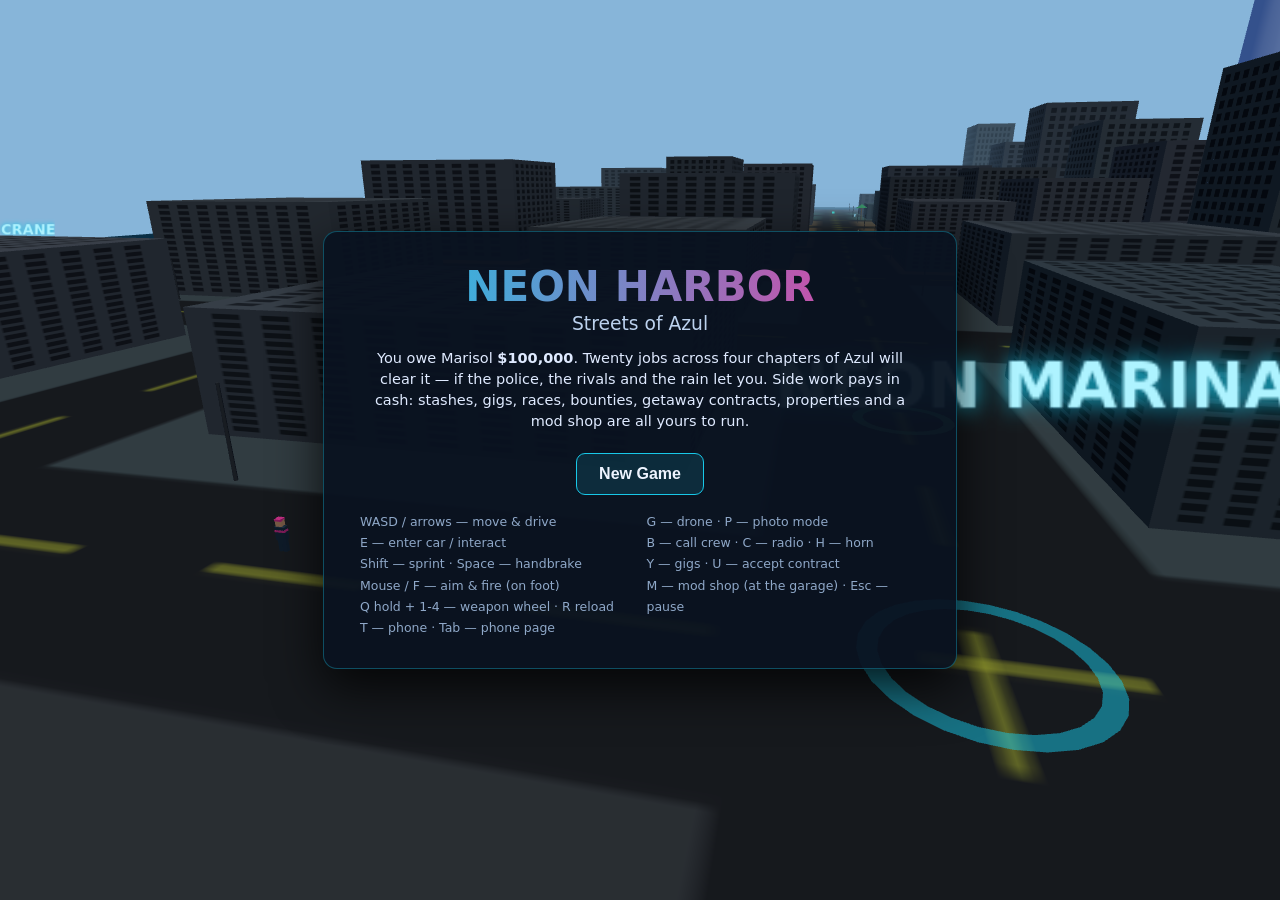
==== index.html @ a058c82c "Neon Harbor: Streets of Azul - playable build (make.fun gta6-01 entry)" ====
<!doctype html>
<html lang="en">
<head>
<meta charset="utf-8">
<meta name="viewport" content="width=device-width, initial-scale=1">
<title>Neon Harbor: Streets of Azul</title>
<style>
  html, body { margin: 0; height: 100%; overflow: hidden; background: #07090f; font-family: system-ui, -apple-system, "Segoe UI", sans-serif; color: #eef4ff; }
  #game { position: fixed; inset: 0; width: 100%; height: 100%; display: block; }
  #status { position: absolute; width: 1px; height: 1px; overflow: hidden; clip-path: inset(50%); white-space: nowrap; }
  .hidden { display: none !important; }

  /* ------------------------------------------------ HUD */
  #hud { position: fixed; inset: 0; pointer-events: none; z-index: 5; }
  body.photo #hud, body.photo #phone { display: none; }
  #cashbox { position: absolute; top: 14px; left: 16px; text-shadow: 0 2px 6px #000; }
  #cash { font-size: 26px; font-weight: 800; color: #57f2a0; letter-spacing: .5px; }
  #debtwrap { width: 210px; height: 8px; background: #ffffff26; border-radius: 4px; margin-top: 5px; }
  #debtbar { height: 100%; width: 0%; background: linear-gradient(90deg, #18c8e8, #e83a9f); border-radius: 4px; }
  #debttext { font-size: 12px; color: #bcd2ee; margin-top: 3px; }
  #stars { position: absolute; top: 12px; right: 16px; font-size: 26px; letter-spacing: 3px; color: #ffd23c; text-shadow: 0 2px 6px #000; }
  #stars .off { color: #ffffff30; }
  #clockbox { position: absolute; top: 52px; right: 16px; text-align: right; font-size: 13px; color: #bcd2ee; text-shadow: 0 1px 4px #000; }
  #objective { position: absolute; left: 50%; bottom: 118px; transform: translateX(-50%); max-width: 640px; text-align: center; font-size: 17px; font-weight: 600; text-shadow: 0 2px 6px #000; }
  #objective small { display: block; font-size: 13px; font-weight: 400; color: #bcd2ee; }
  #prompt { position: absolute; left: 50%; bottom: 84px; transform: translateX(-50%); font-size: 15px; background: #0a1220cc; border: 1px solid #18c8e866; padding: 6px 14px; border-radius: 8px; }
  #combo { position: absolute; right: 18px; bottom: 210px; text-align: right; text-shadow: 0 2px 6px #000; }
  #comboMult { font-size: 30px; font-weight: 800; color: #ffcf3f; }
  #comboPts { font-size: 14px; color: #bcd2ee; }
  #speedo { position: absolute; right: 18px; bottom: 150px; font-size: 22px; font-weight: 700; text-shadow: 0 2px 6px #000; }
  #minimap { position: absolute; left: 16px; bottom: 16px; width: 184px; height: 184px; border-radius: 10px; border: 1px solid #ffffff2e; background: #0a1018d9; }
  #crosshair { position: absolute; left: 50%; top: 50%; transform: translate(-50%, -50%); font-size: 18px; color: #ffffffcc; }
  #toast { position: fixed; left: 50%; top: 18%; transform: translateX(-50%); font-size: 22px; font-weight: 700; text-align: center; text-shadow: 0 2px 8px #000; z-index: 8; pointer-events: none; }
  #banner { position: fixed; left: 50%; top: 34%; transform: translateX(-50%); text-align: center; z-index: 8; pointer-events: none; }
  #banner h2 { font-size: 40px; margin: 0; color: #ffd23c; text-shadow: 0 3px 12px #000; }
  #banner p { font-size: 18px; margin: 4px 0 0; color: #dfeaff; text-shadow: 0 2px 8px #000; }

  /* ------------------------------------------------ overlays */
  .panel { position: fixed; z-index: 10; background: #0a1220f2; border: 1px solid #18c8e855; border-radius: 14px; box-shadow: 0 18px 50px #000c; }
  #title { inset: 0; margin: auto; width: 560px; height: fit-content; padding: 30px 36px; text-align: center; }
  #title h1 { margin: 0 0 2px; font-size: 42px; background: linear-gradient(90deg, #18c8e8, #e83a9f); -webkit-background-clip: text; background-clip: text; color: transparent; }
  #title h3 { margin: 0 0 14px; font-weight: 500; color: #bcd2ee; }
  #title p { color: #dfeaff; line-height: 1.45; font-size: 14.5px; }
  .btn { pointer-events: auto; display: inline-block; margin: 6px 4px 0; padding: 11px 22px; border-radius: 9px; border: 1px solid #18c8e8; background: #18c8e822; color: #eef4ff; font-size: 16px; font-weight: 700; cursor: pointer; }
  .btn:hover { background: #18c8e844; }
  .btn.alt { border-color: #e83a9f; background: #e83a9f22; }
  #controls { margin-top: 16px; font-size: 12.5px; color: #8fa8c8; line-height: 1.7; text-align: left; columns: 2; }
  #ending { inset: 0; margin: auto; width: 520px; height: fit-content; padding: 30px 36px; text-align: center; }

  /* ------------------------------------------------ phone */
  #phone { position: fixed; right: 22px; bottom: 22px; width: 322px; height: 520px; z-index: 11; background: #0b0f16f8; border: 2px solid #2b3648; border-radius: 26px; box-shadow: 0 18px 50px #000d; display: flex; flex-direction: column; overflow: hidden; }
  #phoneHead { padding: 12px 16px 8px; background: #101827; }
  #phoneHead b { font-size: 15px; }
  #phoneTabs { font-size: 11.5px; color: #8fa8c8; margin-top: 2px; }
  #phoneBody { flex: 1; overflow-y: auto; padding: 12px 16px; font-size: 13.5px; line-height: 1.5; }
  #phoneBody h4 { margin: 10px 0 4px; color: #18c8e8; font-size: 13px; text-transform: uppercase; letter-spacing: 1px; }
  #phoneBody .msg { background: #16233a; border-radius: 10px; padding: 8px 10px; margin: 6px 0; }
  #phoneBody .row { display: flex; justify-content: space-between; padding: 3px 0; border-bottom: 1px solid #ffffff10; }
  #phoneBody .dim { color: #8fa8c8; }
  #phoneBody .good { color: #57f2a0; }
  #phoneBody .bad { color: #ff7a7a; }
  #phoneFoot { padding: 8px 16px; font-size: 11.5px; color: #8fa8c8; background: #101827; }

  /* ------------------------------------------------ weapon wheel + mod shop */
  #wheel { left: 50%; top: 50%; transform: translate(-50%, -50%); padding: 18px 22px; text-align: center; }
  #wheel .slot { display: inline-block; margin: 0 6px; padding: 10px 12px; border-radius: 10px; border: 1px solid #ffffff2a; min-width: 92px; }
  #wheel .slot.sel { border-color: #ffd23c; background: #ffd23c1f; }
  #wheel .slot b { display: block; font-size: 14px; }
  #wheel .slot span { font-size: 12px; color: #bcd2ee; }
  #modshop { right: 22px; top: 70px; width: 330px; padding: 16px 18px; }
  #modshop h3 { margin: 0 0 4px; color: #18c8e8; }
  #modshop .row { display: flex; justify-content: space-between; align-items: center; padding: 5px 0; border-bottom: 1px solid #ffffff10; font-size: 13.5px; }
  #modshop button { pointer-events: auto; background: #18c8e822; color: #eef4ff; border: 1px solid #18c8e8; border-radius: 6px; padding: 3px 10px; cursor: pointer; font-weight: 700; }
  #modshop button:disabled { opacity: .35; cursor: default; }
  #pause { inset: 0; margin: auto; width: 380px; height: fit-content; padding: 24px 30px; text-align: center; }
</style>
</head>
<body>
<canvas id="game" aria-label="Neon Harbor: Streets of Azul — an open-world driving game"></canvas>
<p id="status" role="status" aria-live="polite"></p>

<div id="hud" class="hidden">
  <div id="cashbox">
    <div id="cash">$0</div>
    <div id="debtwrap"><div id="debtbar"></div></div>
    <div id="debttext"></div>
  </div>
  <div id="stars"></div>
  <div id="clockbox"><div id="clock"></div><div id="weather"></div></div>
  <div id="combo" class="hidden"><div id="comboMult">x1.0</div><div id="comboPts">0 pts</div></div>
  <div id="speedo"></div>
  <canvas id="minimap" width="184" height="184"></canvas>
  <div id="objective"></div>
  <div id="prompt" class="hidden"></div>
  <div id="crosshair" class="hidden">+</div>
</div>
<div id="toast"></div>
<div id="banner" class="hidden"><h2 id="bannerTitle"></h2><p id="bannerSub"></p></div>

<div id="phone" class="hidden">
  <div id="phoneHead"><b>📱 AzulPhone</b><div id="phoneTabs"></div></div>
  <div id="phoneBody"></div>
  <div id="phoneFoot">T close · Tab next page · U accept contract</div>
</div>

<div id="wheel" class="panel hidden"></div>

<div id="modshop" class="panel hidden">
  <h3>🔧 Neon Works Garage</h3>
  <div id="modshopBody"></div>
  <p style="font-size:12px;color:#8fa8c8">Drive your car in, pick a mod, M or Esc to leave. Mods stick to the car and save with it.</p>
</div>

<div id="title" class="panel">
  <h1>NEON HARBOR</h1>
  <h3>Streets of Azul</h3>
  <p>You owe Marisol <b>$100,000</b>. Twenty jobs across four chapters of Azul will clear it —
     if the police, the rivals and the rain let you. Side work pays in cash: stashes, gigs, races,
     bounties, getaway contracts, properties and a mod shop are all yours to run.</p>
  <button class="btn" id="btnNew">New Game</button>
  <button class="btn alt hidden" id="btnContinue">Continue</button>
  <div id="controls">
    WASD / arrows — move &amp; drive<br>
    E — enter car / interact<br>
    Shift — sprint · Space — handbrake<br>
    Mouse / F — aim &amp; fire (on foot)<br>
    Q hold + 1-4 — weapon wheel · R reload<br>
    T — phone · Tab — phone page<br>
    G — drone · P — photo mode<br>
    B — call crew · C — radio · H — horn<br>
    Y — gigs · U — accept contract<br>
    M — mod shop (at the garage) · Esc — pause
  </div>
</div>

<div id="ending" class="panel hidden">
  <h1 style="color:#57f2a0">DEBT CLEARED</h1>
  <p id="endingText"></p>
  <button class="btn" id="btnFree">Keep roaming Azul</button>
</div>

<div id="pause" class="panel hidden">
  <h3 style="margin-top:0">Paused</h3>
  <p style="color:#bcd2ee;font-size:14px">Esc to resume. Your progress saves automatically.</p>
  <button class="btn" id="btnResume">Resume</button>
  <button class="btn alt" id="btnTitle">Title screen</button>
</div>

<script type="importmap">
{ "imports": { "three": "./vendor/three.module.min.js" } }
</script>
<script type="module" src="./src/main.js"></script>
</body>
</html>
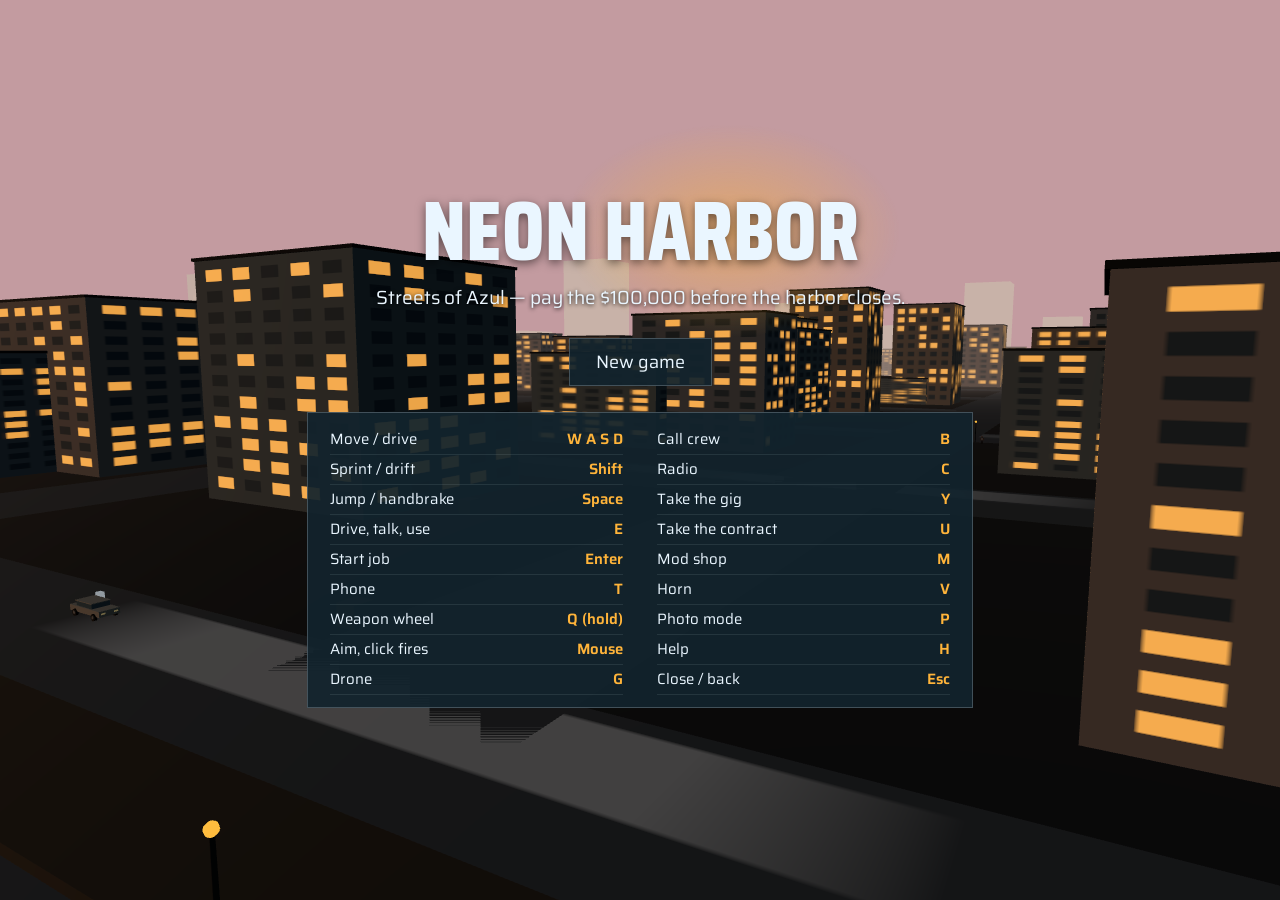
==== commit 7507f1d9: "Neon Harbor v8d: submitted build (make.fun gta6-01, 01a20d73)" ====
--- a/index.html
+++ b/index.html
@@ -4,151 +4,153 @@
 <meta charset="utf-8">
 <meta name="viewport" content="width=device-width, initial-scale=1">
 <title>Neon Harbor: Streets of Azul</title>
+<link rel="icon" href="data:,">
 <style>
-  html, body { margin: 0; height: 100%; overflow: hidden; background: #07090f; font-family: system-ui, -apple-system, "Segoe UI", sans-serif; color: #eef4ff; }
-  #game { position: fixed; inset: 0; width: 100%; height: 100%; display: block; }
+  @font-face { font-family: "Saira"; src: url("[data-uri]") format("woff2"); font-weight: 100 900; }
+  @font-face { font-family: "Saira Condensed"; src: url("[data-uri]") format("woff2"); font-weight: 700; }
+  @font-face { font-family: "Saira Condensed"; src: url("[data-uri]") format("woff2"); font-weight: 800; }
+  :root {
+    --azul: #07293D; --asfalto: #13242E; --espuma: #EAF6FF; --farol: #FFB43A; --perigo: #E5484D;
+    --hair: rgba(234,246,255,.22); --panel: rgba(19,36,46,.93);
+  }
+  html, body { margin: 0; height: 100%; overflow: hidden; background: var(--azul); }
+  body { font-family: "Saira", system-ui, sans-serif; color: var(--espuma); }
+  #app, #app canvas { position: fixed; inset: 0; width: 100%; height: 100%; display: block; }
   #status { position: absolute; width: 1px; height: 1px; overflow: hidden; clip-path: inset(50%); white-space: nowrap; }
   .hidden { display: none !important; }
-
-  /* ------------------------------------------------ HUD */
-  #hud { position: fixed; inset: 0; pointer-events: none; z-index: 5; }
-  body.photo #hud, body.photo #phone { display: none; }
-  #cashbox { position: absolute; top: 14px; left: 16px; text-shadow: 0 2px 6px #000; }
-  #cash { font-size: 26px; font-weight: 800; color: #57f2a0; letter-spacing: .5px; }
-  #debtwrap { width: 210px; height: 8px; background: #ffffff26; border-radius: 4px; margin-top: 5px; }
-  #debtbar { height: 100%; width: 0%; background: linear-gradient(90deg, #18c8e8, #e83a9f); border-radius: 4px; }
-  #debttext { font-size: 12px; color: #bcd2ee; margin-top: 3px; }
-  #stars { position: absolute; top: 12px; right: 16px; font-size: 26px; letter-spacing: 3px; color: #ffd23c; text-shadow: 0 2px 6px #000; }
-  #stars .off { color: #ffffff30; }
-  #clockbox { position: absolute; top: 52px; right: 16px; text-align: right; font-size: 13px; color: #bcd2ee; text-shadow: 0 1px 4px #000; }
-  #objective { position: absolute; left: 50%; bottom: 118px; transform: translateX(-50%); max-width: 640px; text-align: center; font-size: 17px; font-weight: 600; text-shadow: 0 2px 6px #000; }
-  #objective small { display: block; font-size: 13px; font-weight: 400; color: #bcd2ee; }
-  #prompt { position: absolute; left: 50%; bottom: 84px; transform: translateX(-50%); font-size: 15px; background: #0a1220cc; border: 1px solid #18c8e866; padding: 6px 14px; border-radius: 8px; }
-  #combo { position: absolute; right: 18px; bottom: 210px; text-align: right; text-shadow: 0 2px 6px #000; }
-  #comboMult { font-size: 30px; font-weight: 800; color: #ffcf3f; }
-  #comboPts { font-size: 14px; color: #bcd2ee; }
-  #speedo { position: absolute; right: 18px; bottom: 150px; font-size: 22px; font-weight: 700; text-shadow: 0 2px 6px #000; }
-  #minimap { position: absolute; left: 16px; bottom: 16px; width: 184px; height: 184px; border-radius: 10px; border: 1px solid #ffffff2e; background: #0a1018d9; }
-  #crosshair { position: absolute; left: 50%; top: 50%; transform: translate(-50%, -50%); font-size: 18px; color: #ffffffcc; }
-  #toast { position: fixed; left: 50%; top: 18%; transform: translateX(-50%); font-size: 22px; font-weight: 700; text-align: center; text-shadow: 0 2px 8px #000; z-index: 8; pointer-events: none; }
-  #banner { position: fixed; left: 50%; top: 34%; transform: translateX(-50%); text-align: center; z-index: 8; pointer-events: none; }
-  #banner h2 { font-size: 40px; margin: 0; color: #ffd23c; text-shadow: 0 3px 12px #000; }
-  #banner p { font-size: 18px; margin: 4px 0 0; color: #dfeaff; text-shadow: 0 2px 8px #000; }
-
-  /* ------------------------------------------------ overlays */
-  .panel { position: fixed; z-index: 10; background: #0a1220f2; border: 1px solid #18c8e855; border-radius: 14px; box-shadow: 0 18px 50px #000c; }
-  #title { inset: 0; margin: auto; width: 560px; height: fit-content; padding: 30px 36px; text-align: center; }
-  #title h1 { margin: 0 0 2px; font-size: 42px; background: linear-gradient(90deg, #18c8e8, #e83a9f); -webkit-background-clip: text; background-clip: text; color: transparent; }
-  #title h3 { margin: 0 0 14px; font-weight: 500; color: #bcd2ee; }
-  #title p { color: #dfeaff; line-height: 1.45; font-size: 14.5px; }
-  .btn { pointer-events: auto; display: inline-block; margin: 6px 4px 0; padding: 11px 22px; border-radius: 9px; border: 1px solid #18c8e8; background: #18c8e822; color: #eef4ff; font-size: 16px; font-weight: 700; cursor: pointer; }
-  .btn:hover { background: #18c8e844; }
-  .btn.alt { border-color: #e83a9f; background: #e83a9f22; }
-  #controls { margin-top: 16px; font-size: 12.5px; color: #8fa8c8; line-height: 1.7; text-align: left; columns: 2; }
-  #ending { inset: 0; margin: auto; width: 520px; height: fit-content; padding: 30px 36px; text-align: center; }
-
-  /* ------------------------------------------------ phone */
-  #phone { position: fixed; right: 22px; bottom: 22px; width: 322px; height: 520px; z-index: 11; background: #0b0f16f8; border: 2px solid #2b3648; border-radius: 26px; box-shadow: 0 18px 50px #000d; display: flex; flex-direction: column; overflow: hidden; }
-  #phoneHead { padding: 12px 16px 8px; background: #101827; }
-  #phoneHead b { font-size: 15px; }
-  #phoneTabs { font-size: 11.5px; color: #8fa8c8; margin-top: 2px; }
-  #phoneBody { flex: 1; overflow-y: auto; padding: 12px 16px; font-size: 13.5px; line-height: 1.5; }
-  #phoneBody h4 { margin: 10px 0 4px; color: #18c8e8; font-size: 13px; text-transform: uppercase; letter-spacing: 1px; }
-  #phoneBody .msg { background: #16233a; border-radius: 10px; padding: 8px 10px; margin: 6px 0; }
-  #phoneBody .row { display: flex; justify-content: space-between; padding: 3px 0; border-bottom: 1px solid #ffffff10; }
-  #phoneBody .dim { color: #8fa8c8; }
-  #phoneBody .good { color: #57f2a0; }
-  #phoneBody .bad { color: #ff7a7a; }
-  #phoneFoot { padding: 8px 16px; font-size: 11.5px; color: #8fa8c8; background: #101827; }
-
-  /* ------------------------------------------------ weapon wheel + mod shop */
-  #wheel { left: 50%; top: 50%; transform: translate(-50%, -50%); padding: 18px 22px; text-align: center; }
-  #wheel .slot { display: inline-block; margin: 0 6px; padding: 10px 12px; border-radius: 10px; border: 1px solid #ffffff2a; min-width: 92px; }
-  #wheel .slot.sel { border-color: #ffd23c; background: #ffd23c1f; }
-  #wheel .slot b { display: block; font-size: 14px; }
-  #wheel .slot span { font-size: 12px; color: #bcd2ee; }
-  #modshop { right: 22px; top: 70px; width: 330px; padding: 16px 18px; }
-  #modshop h3 { margin: 0 0 4px; color: #18c8e8; }
-  #modshop .row { display: flex; justify-content: space-between; align-items: center; padding: 5px 0; border-bottom: 1px solid #ffffff10; font-size: 13.5px; }
-  #modshop button { pointer-events: auto; background: #18c8e822; color: #eef4ff; border: 1px solid #18c8e8; border-radius: 6px; padding: 3px 10px; cursor: pointer; font-weight: 700; }
-  #modshop button:disabled { opacity: .35; cursor: default; }
-  #pause { inset: 0; margin: auto; width: 380px; height: fit-content; padding: 24px 30px; text-align: center; }
+  /* HUD */
+  #hud { position: fixed; inset: 0; pointer-events: none; }
+  #stats { position: absolute; top: 14px; right: 16px; text-align: right; }
+  #clock { font-family: "Saira Condensed"; font-weight: 700; font-size: 30px; line-height: 1; }
+  #cash { font-size: 24px; font-weight: 600; margin-top: 2px; }
+  #debt { font-size: 15px; color: var(--farol); }
+  #healthWrap { width: 150px; height: 10px; border: 1px solid var(--hair); margin: 6px 0 4px auto; background: rgba(7,41,61,.6); }
+  #healthFill { height: 100%; background: var(--espuma); width: 100%; }
+  #healthFill.low { background: var(--perigo); }
+  #stars { font-size: 21px; letter-spacing: 2px; color: rgba(234,246,255,.25); }
+  #stars .on { color: var(--farol); }
+  #stars.flash .on { animation: starflash .6s steps(1) infinite; }
+  @keyframes starflash { 50% { color: var(--espuma); } }
+  #weaponBox { font-size: 14px; margin-top: 2px; }
+  #objective { position: absolute; top: 16px; left: 50%; transform: translateX(-50%); max-width: 70vw; text-align: center; }
+  #objLabel { font-size: 13px; opacity: .75; }
+  #objText { font-size: 19px; font-weight: 600; color: var(--farol); }
+  #toasts { position: absolute; top: 14px; left: 16px; font-size: 15px; display: flex; flex-direction: column; gap: 4px; }
+  .toast { background: var(--panel); border-left: 2px solid var(--farol); padding: 4px 10px; }
+  #radarWrap { position: absolute; left: 16px; bottom: 16px; border: 1px solid var(--hair); border-radius: 50%; padding: 3px; }
+  #bustWrap { position: absolute; left: 50%; bottom: 118px; transform: translateX(-50%); width: 300px; text-align: center; }
+  #bustLabel { font-family: "Saira Condensed"; font-weight: 700; font-size: 19px; color: var(--perigo); }
+  #bustBar { height: 9px; border: 1px solid var(--hair); background: rgba(7,41,61,.6); }
+  #bustFill { height: 100%; width: 0%; background: var(--perigo); }
+  #speedo { position: absolute; right: 18px; bottom: 16px; font-family: "Saira Condensed"; font-weight: 700; font-size: 34px; }
+  #speedo small { font-size: 15px; font-weight: 400; }
+  #zoneName { position: absolute; right: 18px; bottom: 64px; font-family: "Saira Condensed"; font-weight: 700; font-size: 32px; opacity: 0; transition: opacity .5s; text-align: right; }
+  #combo { position: absolute; right: 18px; bottom: 120px; text-align: right; font-size: 17px; }
+  #comboMult { font-family: "Saira Condensed"; font-weight: 800; font-size: 30px; color: var(--farol); }
+  #prompt { position: absolute; left: 50%; bottom: 88px; transform: translateX(-50%); font-size: 17px; background: var(--panel); padding: 5px 14px; border: 1px solid var(--hair); }
+  #subtitle { position: absolute; left: 50%; bottom: 34px; transform: translateX(-50%); width: min(620px, 72vw); text-align: center; font-size: 19px; text-shadow: 0 1px 3px #000, 0 0 8px rgba(0,0,0,.6); }
+  #subtitle b { color: var(--farol); font-weight: 600; }
+  #centerMsg { position: absolute; left: 50%; top: 30%; transform: translateX(-50%); font-family: "Saira Condensed"; font-weight: 800; font-size: 46px; text-align: center; text-shadow: 0 2px 6px #000; }
+  /* Panels */
+  .panel { position: fixed; background: var(--panel); border: 1px solid var(--hair); pointer-events: auto; }
+  #phone { right: 24px; top: 50%; transform: translateY(-50%); width: 348px; max-height: 78vh; display: flex; flex-direction: column; }
+  #phoneTitle { font-family: "Saira Condensed"; font-weight: 700; font-size: 24px; padding: 12px 16px 4px; }
+  #phoneTabs { display: flex; flex-wrap: wrap; gap: 2px 12px; padding: 4px 16px 8px; border-bottom: 1px solid var(--hair); font-size: 14px; }
+  #phoneTabs span { opacity: .55; cursor: pointer; }
+  #phoneTabs span.sel { opacity: 1; color: var(--farol); }
+  #phoneBody { padding: 8px 16px 14px; overflow-y: auto; font-size: 15px; line-height: 1.45; }
+  #phoneBody .row { display: flex; justify-content: space-between; gap: 12px; padding: 3px 0; border-bottom: 1px solid rgba(234,246,255,.09); }
+  #phoneBody .dim { opacity: .6; }
+  #phoneBody .msg { padding: 5px 0; border-bottom: 1px solid rgba(234,246,255,.09); }
+  #phoneBody .msg b { color: var(--farol); font-weight: 600; }
+  #jobcard { left: 50%; top: 46%; transform: translate(-50%, -50%); width: 430px; padding: 20px 24px; }
+  #jcTitle { font-family: "Saira Condensed"; font-weight: 800; font-size: 34px; }
+  #jcText { font-size: 17px; margin: 6px 0; }
+  #jcPay { color: var(--farol); font-size: 19px; font-weight: 600; }
+  #jcHint { margin-top: 12px; font-size: 15px; opacity: .8; }
+  #help, #modmenu { left: 50%; top: 50%; transform: translate(-50%, -50%); width: 400px; padding: 18px 24px; }
+  #help h2, #modmenu h2 { font-family: "Saira Condensed"; font-weight: 700; font-size: 26px; margin: 0 0 8px; }
+  .ctl { display: flex; justify-content: space-between; padding: 2.5px 0; border-bottom: 1px solid rgba(234,246,255,.09); font-size: 15px; }
+  .ctl b { font-weight: 600; color: var(--farol); }
+  #modList .row { display: flex; justify-content: space-between; padding: 5px 4px; font-size: 16px; }
+  #modList .row.sel { background: rgba(255,180,58,.16); }
+  #wheel { left: 50%; top: 50%; transform: translate(-50%, -50%); display: flex; gap: 10px; background: none; border: none; }
+  .slot { background: var(--panel); border: 1px solid var(--hair); padding: 12px 16px; text-align: center; min-width: 110px; }
+  .slot.sel { border-color: var(--farol); color: var(--farol); }
+  .slot .ammo { font-size: 14px; opacity: .8; }
+  /* Slams, chapter, fade */
+  #slam { position: fixed; inset: 0; display: grid; place-items: center; pointer-events: none; text-align: center; }
+  #slamWord { font-family: "Saira Condensed"; font-weight: 800; font-size: 110px; line-height: .95; animation: slamIn 1.1s cubic-bezier(.2,.8,.2,1) both; text-shadow: 0 3px 0 rgba(0,0,0,.55); }
+  #slamWord.wasted { color: var(--perigo); } #slamWord.busted { color: #7aa5e8; } #slamWord.passed { color: var(--farol); }
+  #slamLine { font-size: 24px; margin-top: 6px; animation: slamIn 1.2s .3s both; }
+  @keyframes slamIn { 0% { opacity: 0; transform: scale(2.1); } 35% { opacity: 1; } 100% { opacity: 1; transform: scale(1); } }
+  #chapter { position: fixed; inset: 0; display: grid; place-items: center; background: rgba(7,41,61,.55); pointer-events: none; text-align: center; }
+  #chapterTitle { font-family: "Saira Condensed"; font-weight: 800; font-size: 54px; color: var(--farol); }
+  #chapterText { font-size: 19px; margin-top: 6px; }
+  #fade { position: fixed; inset: 0; background: #000; opacity: 0; pointer-events: none; transition: opacity .7s; }
+  #fade.on { opacity: 1; }
+  /* Title */
+  #title { position: fixed; inset: 0; display: flex; flex-direction: column; align-items: center; justify-content: center; pointer-events: auto; }
+  #titleName { font-family: "Saira Condensed"; font-weight: 800; font-size: 84px; line-height: .95; text-align: center; position: relative; text-shadow: 0 3px 10px rgba(0,0,0,.5); }
+  #titleName .glow { position: relative; }
+  #titleName .glow::before { content: ""; position: absolute; inset: -38% -22%; background: radial-gradient(ellipse at center, rgba(255,180,58,.5), transparent 65%); z-index: -1; animation: breathe 3.2s ease-in-out 1; }
+  @keyframes breathe { 0%, 100% { opacity: .45; } 50% { opacity: 1; } }
+  #titleSub { font-size: 19px; margin-top: 10px; text-shadow: 0 1px 4px #000; }
+  #titleBtns { display: flex; gap: 12px; margin-top: 26px; }
+  .tbtn { background: var(--panel); border: 1px solid var(--hair); color: var(--espuma); font-family: "Saira"; font-size: 18px; padding: 9px 26px; cursor: pointer; }
+  .tbtn:hover, .tbtn.sel { border-color: var(--farol); color: var(--farol); }
+  #titleControls { margin-top: 26px; background: var(--panel); border: 1px solid var(--hair); padding: 12px 22px; width: 620px; column-count: 2; column-gap: 34px; }
+  #titleControls .ctl { break-inside: avoid; }
+  #photoUi { position: fixed; inset: 18px; border: 1px solid rgba(234,246,255,.4); pointer-events: none; }
+  #photoUi span { position: absolute; left: 12px; bottom: 8px; font-size: 15px; text-shadow: 0 1px 3px #000; }
 </style>
 </head>
 <body>
-<canvas id="game" aria-label="Neon Harbor: Streets of Azul — an open-world driving game"></canvas>
+<div id="app"></div>
 <p id="status" role="status" aria-live="polite"></p>
-
 <div id="hud" class="hidden">
-  <div id="cashbox">
+  <div id="objective" class="hidden"><div id="objLabel"></div><div id="objText"></div></div>
+  <div id="toasts"></div>
+  <div id="stats">
+    <div id="clock">17:24</div>
     <div id="cash">$0</div>
-    <div id="debtwrap"><div id="debtbar"></div></div>
-    <div id="debttext"></div>
+    <div id="debt"></div>
+    <div id="healthWrap"><div id="healthFill"></div></div>
+    <div id="stars"></div>
+    <div id="weaponBox"></div>
   </div>
-  <div id="stars"></div>
-  <div id="clockbox"><div id="clock"></div><div id="weather"></div></div>
-  <div id="combo" class="hidden"><div id="comboMult">x1.0</div><div id="comboPts">0 pts</div></div>
-  <div id="speedo"></div>
-  <canvas id="minimap" width="184" height="184"></canvas>
-  <div id="objective"></div>
+  <div id="radarWrap"><canvas id="radar" width="190" height="190"></canvas></div>
+  <div id="combo" class="hidden"><div id="comboMult">x1</div><div id="comboScore"></div></div>
+  <div id="bustWrap" class="hidden"><div id="bustLabel">Busted</div><div id="bustBar"><div id="bustFill"></div></div></div>
+  <div id="zoneName"></div>
+  <div id="speedo" class="hidden">0 <small>km/h</small></div>
   <div id="prompt" class="hidden"></div>
-  <div id="crosshair" class="hidden">+</div>
+  <div id="subtitle" class="hidden"></div>
+  <div id="centerMsg" class="hidden"></div>
 </div>
-<div id="toast"></div>
-<div id="banner" class="hidden"><h2 id="bannerTitle"></h2><p id="bannerSub"></p></div>
-
-<div id="phone" class="hidden">
-  <div id="phoneHead"><b>📱 AzulPhone</b><div id="phoneTabs"></div></div>
+<div id="phone" class="panel hidden">
+  <div id="phoneTitle">Phone</div>
+  <div id="phoneTabs"></div>
   <div id="phoneBody"></div>
-  <div id="phoneFoot">T close · Tab next page · U accept contract</div>
 </div>
-
-<div id="wheel" class="panel hidden"></div>
-
-<div id="modshop" class="panel hidden">
-  <h3>🔧 Neon Works Garage</h3>
-  <div id="modshopBody"></div>
-  <p style="font-size:12px;color:#8fa8c8">Drive your car in, pick a mod, M or Esc to leave. Mods stick to the car and save with it.</p>
+<div id="jobcard" class="panel hidden">
+  <div id="jcTitle"></div><div id="jcText"></div><div id="jcPay"></div>
+  <div id="jcHint">Press Enter — Start job. Esc — Not now.</div>
 </div>
-
-<div id="title" class="panel">
-  <h1>NEON HARBOR</h1>
-  <h3>Streets of Azul</h3>
-  <p>You owe Marisol <b>$100,000</b>. Twenty jobs across four chapters of Azul will clear it —
-     if the police, the rivals and the rain let you. Side work pays in cash: stashes, gigs, races,
-     bounties, getaway contracts, properties and a mod shop are all yours to run.</p>
-  <button class="btn" id="btnNew">New Game</button>
-  <button class="btn alt hidden" id="btnContinue">Continue</button>
-  <div id="controls">
-    WASD / arrows — move &amp; drive<br>
-    E — enter car / interact<br>
-    Shift — sprint · Space — handbrake<br>
-    Mouse / F — aim &amp; fire (on foot)<br>
-    Q hold + 1-4 — weapon wheel · R reload<br>
-    T — phone · Tab — phone page<br>
-    G — drone · P — photo mode<br>
-    B — call crew · C — radio · H — horn<br>
-    Y — gigs · U — accept contract<br>
-    M — mod shop (at the garage) · Esc — pause
-  </div>
+<div id="help" class="panel hidden"><h2>Controls</h2><div id="helpList"></div></div>
+<div id="modmenu" class="panel hidden"><h2>Torque mod shop</h2><div id="modList"></div><div class="ctl"><span>Up / down, Enter buys</span><b>M — Close</b></div></div>
+<div id="wheel" class="hidden"></div>
+<div id="photoUi" class="hidden"><span>Photo mode — WASD move, mouse drag looks, F takes the photo, P leaves</span></div>
+<div id="chapter" class="hidden"><div><div id="chapterTitle"></div><div id="chapterText"></div></div></div>
+<div id="slam" class="hidden"><div><div id="slamWord"></div><div id="slamLine"></div></div></div>
+<div id="title" class="hidden">
+  <div id="titleName">NEON <span class="glow">HARBOR</span></div>
+  <div id="titleSub">Streets of Azul — pay the $100,000 before the harbor closes.</div>
+  <div id="titleBtns"><button class="tbtn" id="btnNew">New game</button><button class="tbtn hidden" id="btnContinue">Continue</button></div>
+  <div id="titleControls"></div>
 </div>
-
-<div id="ending" class="panel hidden">
-  <h1 style="color:#57f2a0">DEBT CLEARED</h1>
-  <p id="endingText"></p>
-  <button class="btn" id="btnFree">Keep roaming Azul</button>
-</div>
-
-<div id="pause" class="panel hidden">
-  <h3 style="margin-top:0">Paused</h3>
-  <p style="color:#bcd2ee;font-size:14px">Esc to resume. Your progress saves automatically.</p>
-  <button class="btn" id="btnResume">Resume</button>
-  <button class="btn alt" id="btnTitle">Title screen</button>
-</div>
-
-<script type="importmap">
-{ "imports": { "three": "./vendor/three.module.min.js" } }
-</script>
+<div id="fade"></div>
+<script type="importmap">{ "imports": { "three": "./vendor/three.module.min.js" } }</script>
 <script type="module" src="./src/main.js"></script>
 </body>
 </html>
